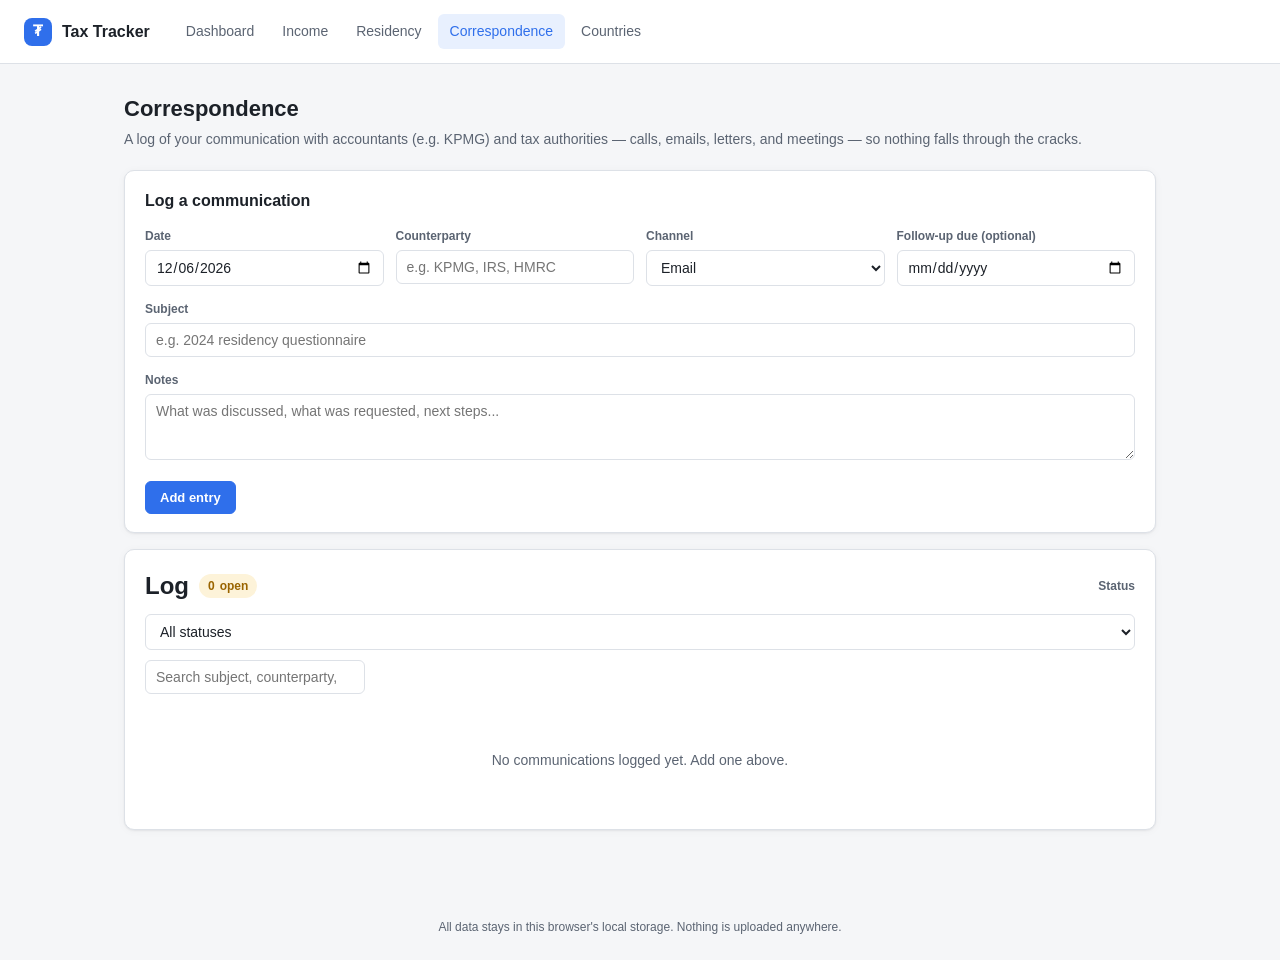
==== correspondence.html @ 562100f5 "Add correspondence tracker for accountant/tax-authority communication New Correspondence page (corre" ====
<!doctype html>
<html lang="en">
<head>
<meta charset="utf-8">
<meta name="viewport" content="width=device-width, initial-scale=1">
<title>Correspondence — Multi-Country Tax Tracker</title>
<link rel="icon" href="data:image/svg+xml,%3Csvg xmlns=%27http://www.w3.org/2000/svg%27 viewBox=%270 0 32 32%27%3E%3Ctext y=%2224%27 font-size=%2224%27%3E%F0%9F%92%B0%3C/text%3E%3C/svg%3E">
<link rel="stylesheet" href="css/style.css">
</head>
<body data-page="correspondence">

<header class="app-header">
  <div class="app-brand"><span class="mark">₮</span> Tax Tracker</div>
  <nav class="app-nav">
    <a href="index.html" data-page="dashboard">Dashboard</a>
    <a href="income.html" data-page="income">Income</a>
    <a href="residency.html" data-page="residency">Residency</a>
    <a href="correspondence.html" data-page="correspondence">Correspondence</a>
    <a href="countries.html" data-page="countries">Countries</a>
  </nav>
</header>

<main class="app-main">
  <div class="page-title">
    <div>
      <h1>Correspondence</h1>
      <p>A log of your communication with accountants (e.g. KPMG) and tax authorities — calls, emails, letters, and meetings — so nothing falls through the cracks.</p>
    </div>
  </div>

  <div class="card">
    <div class="card-header"><h2>Log a communication</h2></div>
    <form id="correspondence-form">
      <div class="field-row">
        <div class="field">
          <label>Date</label>
          <input type="date" id="correspondence-date" required>
        </div>
        <div class="field">
          <label>Counterparty</label>
          <input type="text" id="correspondence-counterparty" list="correspondence-counterparty-list" placeholder="e.g. KPMG, IRS, HMRC" required>
          <datalist id="correspondence-counterparty-list"></datalist>
        </div>
        <div class="field">
          <label>Channel</label>
          <select id="correspondence-channel"></select>
        </div>
        <div class="field">
          <label>Follow-up due (optional)</label>
          <input type="date" id="correspondence-followup">
        </div>
      </div>
      <div class="field">
        <label>Subject</label>
        <input type="text" id="correspondence-subject" placeholder="e.g. 2024 residency questionnaire">
      </div>
      <div class="field">
        <label>Notes</label>
        <textarea id="correspondence-notes" rows="3" placeholder="What was discussed, what was requested, next steps..."></textarea>
      </div>
      <button type="submit" class="primary">Add entry</button>
    </form>
  </div>

  <div class="card">
    <div class="toolbar">
      <h2 style="margin:0;">Log</h2>
      <span class="badge warn" style="margin:0;"><span id="correspondence-open-count">0</span> open</span>
      <span class="spacer"></span>
      <label style="margin:0;">Status</label>
      <select id="correspondence-status-filter" class="select-year"></select>
      <input type="search" id="correspondence-search" placeholder="Search subject, counterparty, notes…" style="max-width:220px;">
    </div>
    <table id="correspondence-table">
      <thead>
        <tr>
          <th>Date</th>
          <th>Counterparty</th>
          <th>Channel</th>
          <th>Subject</th>
          <th>Notes</th>
          <th>Follow-up</th>
          <th>Status</th>
          <th></th>
        </tr>
      </thead>
      <tbody></tbody>
    </table>
    <div class="empty-state" id="correspondence-empty-state">No communications logged yet. Add one above.</div>
  </div>
</main>

<footer class="app-footer">All data stays in this browser's local storage. Nothing is uploaded anywhere.</footer>

<script src="js/tax-data.js"></script>
<script src="js/storage.js"></script>
<script src="js/tax-calc.js"></script>
<script src="js/app.js"></script>
<script src="js/correspondence.js"></script>
</body>
</html>
---- css/style.css ----
/* ===========================================================
   Multi-Country Tax Tracker — shared stylesheet
   =========================================================== */

:root {
  --bg: #f5f6f8;
  --bg-elevated: #ffffff;
  --bg-sunken: #eceef2;
  --text: #1c2128;
  --text-muted: #5b6472;
  --border: #dde1e7;
  --accent: #2f6feb;
  --accent-text: #ffffff;
  --accent-soft: #e8f0fe;
  --success: #1a7f4e;
  --success-soft: #e5f6ee;
  --warning: #9a6400;
  --warning-soft: #fdf3d9;
  --danger: #c0342c;
  --danger-soft: #fbe9e7;
  --shadow: 0 1px 2px rgba(20, 24, 31, 0.06), 0 1px 8px rgba(20, 24, 31, 0.04);
  --radius: 10px;
  --radius-sm: 6px;
  --font: -apple-system, BlinkMacSystemFont, "Segoe UI", Roboto, Helvetica, Arial, sans-serif;
}

@media (prefers-color-scheme: dark) {
  :root {
    --bg: #14161a;
    --bg-elevated: #1c1f26;
    --bg-sunken: #101215;
    --text: #e7e9ec;
    --text-muted: #9aa2b1;
    --border: #2b2f38;
    --accent: #5b8def;
    --accent-text: #0d1117;
    --accent-soft: #1c2942;
    --success: #4fbf85;
    --success-soft: #142c22;
    --warning: #e0ac3c;
    --warning-soft: #332608;
    --danger: #f0685f;
    --danger-soft: #341715;
    --shadow: 0 1px 2px rgba(0, 0, 0, 0.3), 0 1px 8px rgba(0, 0, 0, 0.25);
  }
}

* {
  box-sizing: border-box;
}

html, body {
  margin: 0;
  padding: 0;
}

body {
  font-family: var(--font);
  background: var(--bg);
  color: var(--text);
  line-height: 1.5;
  min-height: 100vh;
}

a {
  color: var(--accent);
  text-decoration: none;
}
a:hover {
  text-decoration: underline;
}

/* ---------- layout shell ---------- */

.app-header {
  position: sticky;
  top: 0;
  z-index: 10;
  display: flex;
  align-items: center;
  gap: 24px;
  padding: 14px 24px;
  background: var(--bg-elevated);
  border-bottom: 1px solid var(--border);
}

.app-brand {
  display: flex;
  align-items: center;
  gap: 10px;
  font-weight: 700;
  font-size: 16px;
  color: var(--text);
  white-space: nowrap;
}

.app-brand .mark {
  display: inline-flex;
  align-items: center;
  justify-content: center;
  width: 28px;
  height: 28px;
  border-radius: 8px;
  background: var(--accent);
  color: var(--accent-text);
  font-size: 15px;
}

.app-nav {
  display: flex;
  gap: 4px;
  flex: 1;
  flex-wrap: wrap;
}

.app-nav a {
  padding: 7px 12px;
  border-radius: var(--radius-sm);
  color: var(--text-muted);
  font-size: 14px;
  font-weight: 500;
}

.app-nav a:hover {
  background: var(--bg-sunken);
  text-decoration: none;
  color: var(--text);
}

.app-nav a.active {
  background: var(--accent-soft);
  color: var(--accent);
}

.app-main {
  max-width: 1080px;
  margin: 0 auto;
  padding: 28px 24px 64px;
}

.page-title {
  display: flex;
  align-items: baseline;
  justify-content: space-between;
  flex-wrap: wrap;
  gap: 12px;
  margin-bottom: 20px;
}

.page-title h1 {
  font-size: 22px;
  margin: 0;
}

.page-title p {
  margin: 4px 0 0;
  color: var(--text-muted);
  font-size: 14px;
}

/* ---------- disclaimer banner ---------- */

.disclaimer {
  background: var(--warning-soft);
  color: var(--warning);
  border: 1px solid color-mix(in srgb, var(--warning) 35%, transparent);
  border-radius: var(--radius);
  padding: 10px 14px;
  font-size: 13px;
  margin-bottom: 24px;
  display: flex;
  gap: 8px;
  align-items: flex-start;
}

/* ---------- cards ---------- */

.card {
  background: var(--bg-elevated);
  border: 1px solid var(--border);
  border-radius: var(--radius);
  box-shadow: var(--shadow);
  padding: 18px 20px;
}

.card + .card {
  margin-top: 16px;
}

.card-header {
  display: flex;
  align-items: center;
  justify-content: space-between;
  gap: 12px;
  margin-bottom: 14px;
}

.card-header h2 {
  font-size: 16px;
  margin: 0;
}

.grid {
  display: grid;
  gap: 16px;
}

.grid.cols-auto {
  grid-template-columns: repeat(auto-fill, minmax(240px, 1fr));
}

/* ---------- country summary card ---------- */

.country-card {
  display: flex;
  flex-direction: column;
  gap: 10px;
}

.country-card .country-head {
  display: flex;
  align-items: center;
  justify-content: space-between;
}

.country-card .country-name {
  font-weight: 700;
  font-size: 15px;
}

.country-card .country-currency {
  color: var(--text-muted);
  font-size: 12px;
}

.stat-row {
  display: flex;
  justify-content: space-between;
  font-size: 13px;
  color: var(--text-muted);
}

.stat-row strong {
  color: var(--text);
  font-weight: 600;
}

.progress {
  height: 8px;
  border-radius: 99px;
  background: var(--bg-sunken);
  overflow: hidden;
}

.progress > span {
  display: block;
  height: 100%;
  background: var(--success);
  border-radius: 99px;
}

.progress.warn > span { background: var(--warning); }
.progress.over > span { background: var(--danger); }

/* ---------- badges ---------- */

.badge {
  display: inline-flex;
  align-items: center;
  gap: 5px;
  padding: 3px 9px;
  border-radius: 99px;
  font-size: 12px;
  font-weight: 600;
}

.badge.ok { background: var(--success-soft); color: var(--success); }
.badge.warn { background: var(--warning-soft); color: var(--warning); }
.badge.danger { background: var(--danger-soft); color: var(--danger); }
.badge.neutral { background: var(--bg-sunken); color: var(--text-muted); }

/* ---------- forms ---------- */

label {
  display: block;
  font-size: 12px;
  font-weight: 600;
  color: var(--text-muted);
  margin-bottom: 5px;
}

input, select, textarea {
  width: 100%;
  padding: 8px 10px;
  font-size: 14px;
  font-family: inherit;
  color: var(--text);
  background: var(--bg-elevated);
  border: 1px solid var(--border);
  border-radius: var(--radius-sm);
}

input:focus, select:focus, textarea:focus {
  outline: none;
  border-color: var(--accent);
  box-shadow: 0 0 0 3px var(--accent-soft);
}

.field {
  margin-bottom: 14px;
}

.field-row {
  display: grid;
  grid-template-columns: repeat(auto-fit, minmax(160px, 1fr));
  gap: 12px;
}

button, .btn {
  cursor: pointer;
  font-family: inherit;
  font-size: 13px;
  font-weight: 600;
  padding: 8px 14px;
  border-radius: var(--radius-sm);
  border: 1px solid var(--border);
  background: var(--bg-elevated);
  color: var(--text);
  transition: background 0.12s ease;
}

button:hover, .btn:hover {
  background: var(--bg-sunken);
}

button.primary {
  background: var(--accent);
  border-color: var(--accent);
  color: var(--accent-text);
}

button.primary:hover {
  filter: brightness(1.06);
}

button.danger-outline {
  color: var(--danger);
  border-color: color-mix(in srgb, var(--danger) 40%, transparent);
  background: transparent;
}

button.danger-outline:hover {
  background: var(--danger-soft);
}

button.small {
  padding: 5px 10px;
  font-size: 12px;
}

.actions-row {
  display: flex;
  gap: 8px;
  flex-wrap: wrap;
}

/* ---------- tables ---------- */

table {
  width: 100%;
  border-collapse: collapse;
  font-size: 13px;
}

th, td {
  text-align: left;
  padding: 9px 8px;
  border-bottom: 1px solid var(--border);
  vertical-align: middle;
}

th {
  color: var(--text-muted);
  font-weight: 600;
  font-size: 12px;
  text-transform: uppercase;
  letter-spacing: 0.02em;
}

tbody tr:hover {
  background: var(--bg-sunken);
}

td.num, th.num {
  text-align: right;
  font-variant-numeric: tabular-nums;
}

.empty-state {
  text-align: center;
  padding: 40px 20px;
  color: var(--text-muted);
  font-size: 14px;
}

.select-year {
  min-width: 100px;
}

.toolbar {
  display: flex;
  align-items: center;
  gap: 10px;
  flex-wrap: wrap;
  margin-bottom: 16px;
}

.toolbar .spacer {
  flex: 1;
}

.hint {
  font-size: 12px;
  color: var(--text-muted);
  margin-top: 4px;
}

footer.app-footer {
  text-align: center;
  padding: 24px;
  color: var(--text-muted);
  font-size: 12px;
}

.bracket-list {
  display: flex;
  flex-direction: column;
  gap: 6px;
  margin-top: 10px;
}

.bracket-row {
  display: grid;
  grid-template-columns: 1fr 1fr auto;
  gap: 8px;
  align-items: center;
}

.icon-btn {
  background: transparent;
  border: none;
  color: var(--text-muted);
  padding: 4px 6px;
}

.icon-btn:hover {
  color: var(--danger);
  background: var(--danger-soft);
  border-radius: var(--radius-sm);
}

@media (max-width: 640px) {
  .app-header { flex-wrap: wrap; }
  .app-nav { order: 3; width: 100%; }
}
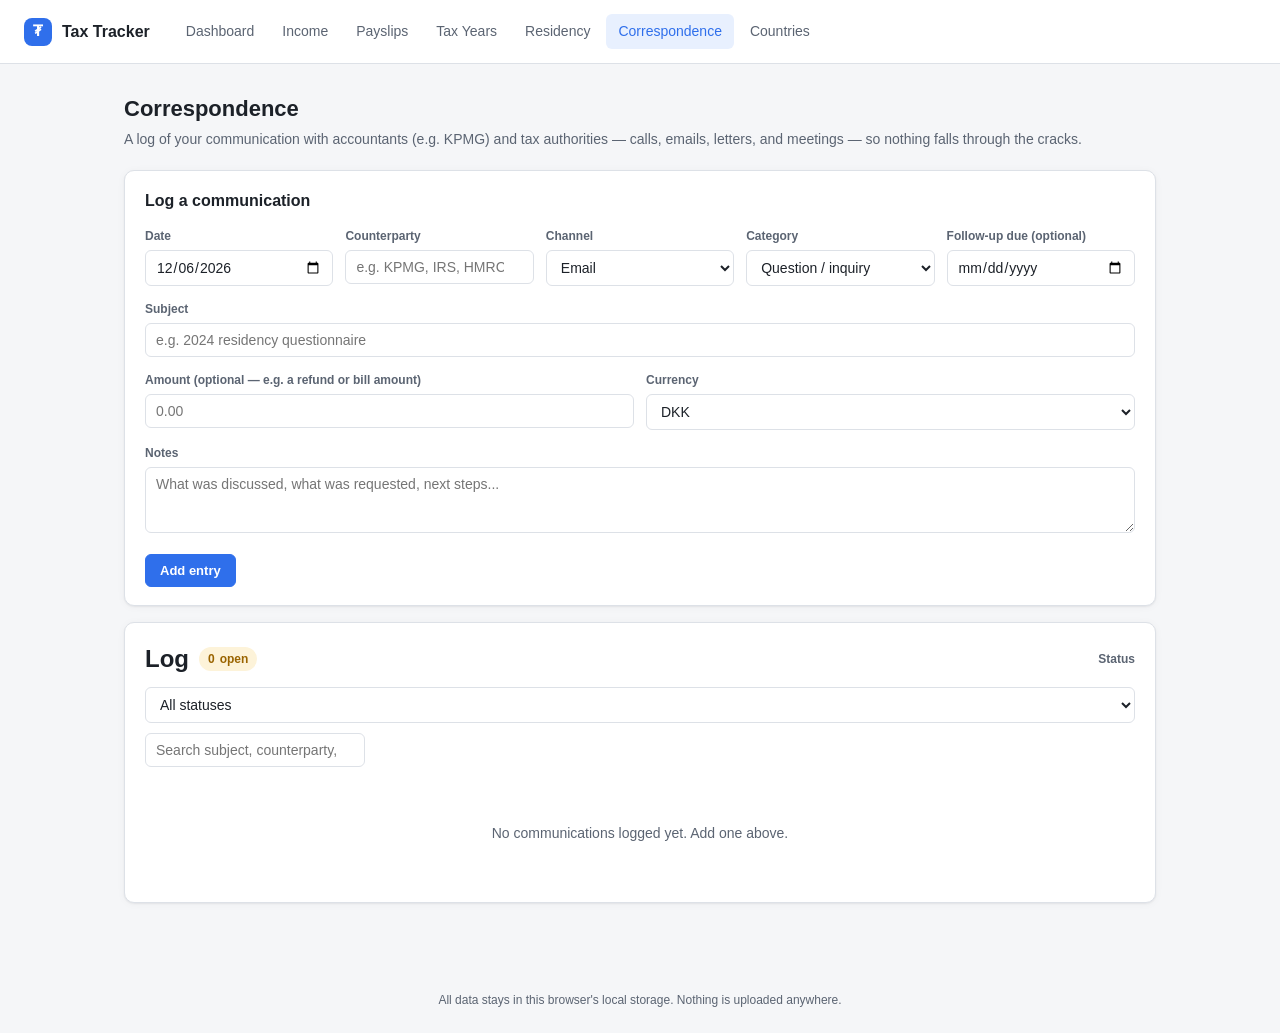
==== commit b71043e7: "Add Payslips (Gemini AI) and Tax Years pages, extend Correspondence New Payslips page (payslips.html" ====
--- a/correspondence.html
+++ b/correspondence.html
@@ -14,6 +14,8 @@
   <nav class="app-nav">
     <a href="index.html" data-page="dashboard">Dashboard</a>
     <a href="income.html" data-page="income">Income</a>
+    <a href="payslips.html" data-page="payslips">Payslips</a>
+    <a href="tax-years.html" data-page="tax-years">Tax Years</a>
     <a href="residency.html" data-page="residency">Residency</a>
     <a href="correspondence.html" data-page="correspondence">Correspondence</a>
     <a href="countries.html" data-page="countries">Countries</a>
@@ -46,6 +48,10 @@
           <select id="correspondence-channel"></select>
         </div>
         <div class="field">
+          <label>Category</label>
+          <select id="correspondence-category"></select>
+        </div>
+        <div class="field">
           <label>Follow-up due (optional)</label>
           <input type="date" id="correspondence-followup">
         </div>
@@ -53,6 +59,16 @@
       <div class="field">
         <label>Subject</label>
         <input type="text" id="correspondence-subject" placeholder="e.g. 2024 residency questionnaire">
+      </div>
+      <div class="field-row">
+        <div class="field">
+          <label>Amount (optional — e.g. a refund or bill amount)</label>
+          <input type="number" id="correspondence-amount" min="0" step="0.01" placeholder="0.00">
+        </div>
+        <div class="field">
+          <label>Currency</label>
+          <select id="correspondence-currency"></select>
+        </div>
       </div>
       <div class="field">
         <label>Notes</label>
@@ -77,8 +93,10 @@
           <th>Date</th>
           <th>Counterparty</th>
           <th>Channel</th>
+          <th>Category</th>
           <th>Subject</th>
           <th>Notes</th>
+          <th class="num">Amount</th>
           <th>Follow-up</th>
           <th>Status</th>
           <th></th>
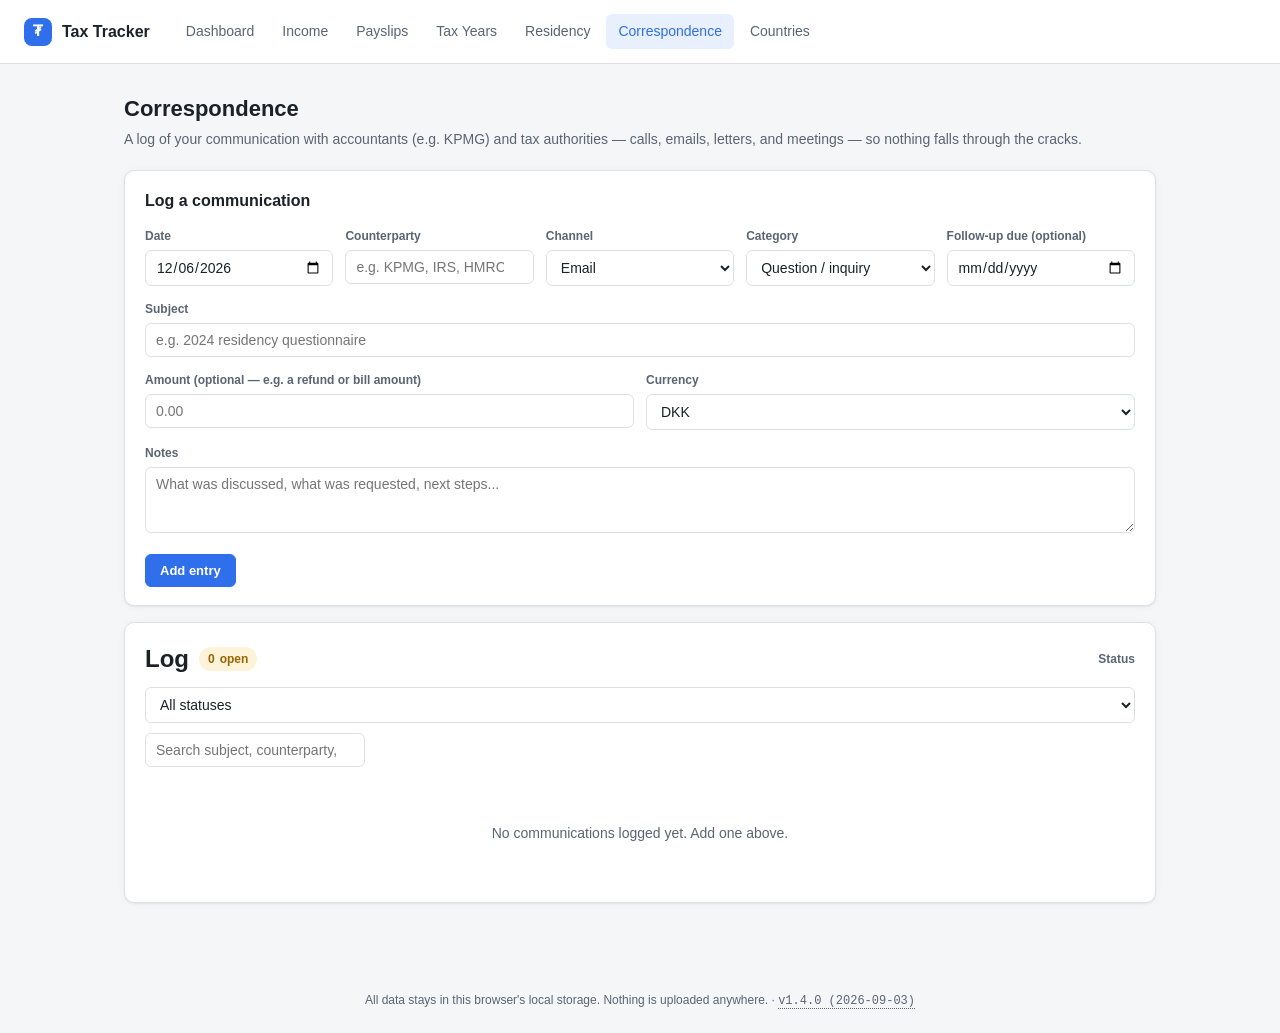
==== commit 60b40ea0: "Add a version tracker (footer tag + CHANGELOG.md) Every page's footer now shows the current version " ====
--- a/correspondence.html
+++ b/correspondence.html
@@ -108,7 +108,7 @@
   </div>
 </main>
 
-<footer class="app-footer">All data stays in this browser's local storage. Nothing is uploaded anywhere.</footer>
+<footer class="app-footer">All data stays in this browser's local storage. Nothing is uploaded anywhere. · <span id="app-version"></span></footer>
 
 <script src="js/tax-data.js"></script>
 <script src="js/storage.js"></script>
--- a/css/style.css
+++ b/css/style.css
@@ -391,6 +391,12 @@
   background: var(--bg-sunken);
 }
 
+tfoot .total-row td {
+  border-bottom: none;
+  border-top: 2px solid var(--border);
+  background: var(--bg-sunken);
+}
+
 td.num, th.num {
   text-align: right;
   font-variant-numeric: tabular-nums;
@@ -430,6 +436,12 @@
   padding: 24px;
   color: var(--text-muted);
   font-size: 12px;
+}
+
+#app-version {
+  font-family: ui-monospace, SFMono-Regular, Menlo, monospace;
+  cursor: help;
+  border-bottom: 1px dotted var(--text-muted);
 }
 
 .bracket-list {
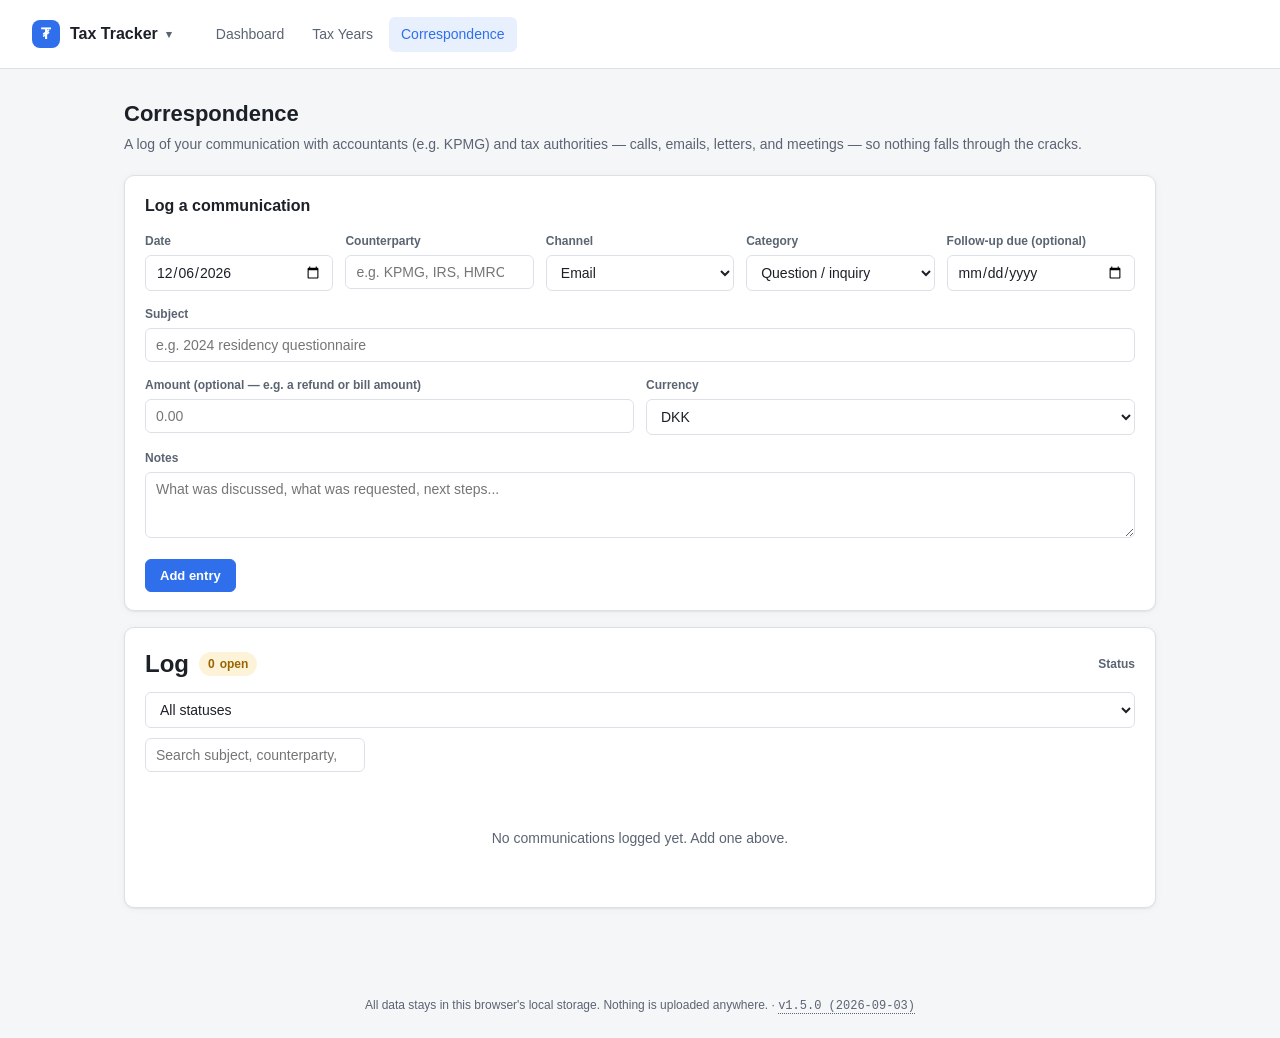
==== commit 49c667ce: "Restructure Tax Years, split trackers, remove Residency/Countries, add bulk payslip upload - Tax Yea" ====
--- a/correspondence.html
+++ b/correspondence.html
@@ -10,15 +10,17 @@
 <body data-page="correspondence">
 
 <header class="app-header">
-  <div class="app-brand"><span class="mark">₮</span> Tax Tracker</div>
+  <div class="brand-switcher">
+    <button type="button" class="app-brand" id="tracker-switch-btn"><span class="mark">₮</span> Tax Tracker <span class="caret">▾</span></button>
+    <div class="switch-menu" id="tracker-switch-menu" hidden>
+      <a class="switch-item active" href="index.html"><span class="mark">₮</span> Tax Tracker</a>
+      <a class="switch-item" href="income.html"><span class="mark">€</span> Income Tracker</a>
+    </div>
+  </div>
   <nav class="app-nav">
     <a href="index.html" data-page="dashboard">Dashboard</a>
-    <a href="income.html" data-page="income">Income</a>
-    <a href="payslips.html" data-page="payslips">Payslips</a>
     <a href="tax-years.html" data-page="tax-years">Tax Years</a>
-    <a href="residency.html" data-page="residency">Residency</a>
     <a href="correspondence.html" data-page="correspondence">Correspondence</a>
-    <a href="countries.html" data-page="countries">Countries</a>
   </nav>
 </header>
 
@@ -112,7 +114,6 @@
 
 <script src="js/tax-data.js"></script>
 <script src="js/storage.js"></script>
-<script src="js/tax-calc.js"></script>
 <script src="js/app.js"></script>
 <script src="js/correspondence.js"></script>
 </body>
--- a/css/style.css
+++ b/css/style.css
@@ -84,6 +84,10 @@
   border-bottom: 1px solid var(--border);
 }
 
+.brand-switcher {
+  position: relative;
+}
+
 .app-brand {
   display: flex;
   align-items: center;
@@ -92,6 +96,16 @@
   font-size: 16px;
   color: var(--text);
   white-space: nowrap;
+  background: none;
+  border: none;
+  cursor: pointer;
+  padding: 6px 8px;
+  border-radius: var(--radius-sm);
+  font-family: inherit;
+}
+
+.app-brand:hover {
+  background: var(--bg-sunken);
 }
 
 .app-brand .mark {
@@ -106,6 +120,59 @@
   font-size: 15px;
 }
 
+.app-brand .caret {
+  color: var(--text-muted);
+  font-size: 11px;
+  margin-left: -2px;
+}
+
+.switch-menu {
+  position: absolute;
+  top: calc(100% + 6px);
+  left: 0;
+  min-width: 220px;
+  background: var(--bg-elevated);
+  border: 1px solid var(--border);
+  border-radius: var(--radius);
+  box-shadow: var(--shadow);
+  padding: 6px;
+  z-index: 20;
+}
+
+.switch-item {
+  display: flex;
+  align-items: center;
+  gap: 10px;
+  padding: 9px 10px;
+  border-radius: var(--radius-sm);
+  color: var(--text);
+  font-size: 14px;
+  font-weight: 500;
+}
+
+.switch-item:hover {
+  background: var(--bg-sunken);
+  text-decoration: none;
+}
+
+.switch-item.active {
+  background: var(--accent-soft);
+  color: var(--accent);
+}
+
+.switch-item .mark {
+  display: inline-flex;
+  align-items: center;
+  justify-content: center;
+  width: 24px;
+  height: 24px;
+  border-radius: 7px;
+  background: var(--accent);
+  color: var(--accent-text);
+  font-size: 13px;
+  flex-shrink: 0;
+}
+
 .app-nav {
   display: flex;
   gap: 4px;
@@ -128,6 +195,37 @@
 }
 
 .app-nav a.active {
+  background: var(--accent-soft);
+  color: var(--accent);
+}
+
+/* ---------- in-page sub-tabs (e.g. Tax Years' Overview/country switcher) ---------- */
+
+.subtab-strip {
+  display: flex;
+  gap: 4px;
+  flex-wrap: wrap;
+  align-items: center;
+}
+
+.subtab-btn {
+  cursor: pointer;
+  padding: 7px 12px;
+  border-radius: var(--radius-sm);
+  border: 1px solid transparent;
+  background: none;
+  color: var(--text-muted);
+  font-size: 14px;
+  font-weight: 500;
+  font-family: inherit;
+}
+
+.subtab-btn:hover {
+  background: var(--bg-sunken);
+  color: var(--text);
+}
+
+.subtab-btn.active {
   background: var(--accent-soft);
   color: var(--accent);
 }
